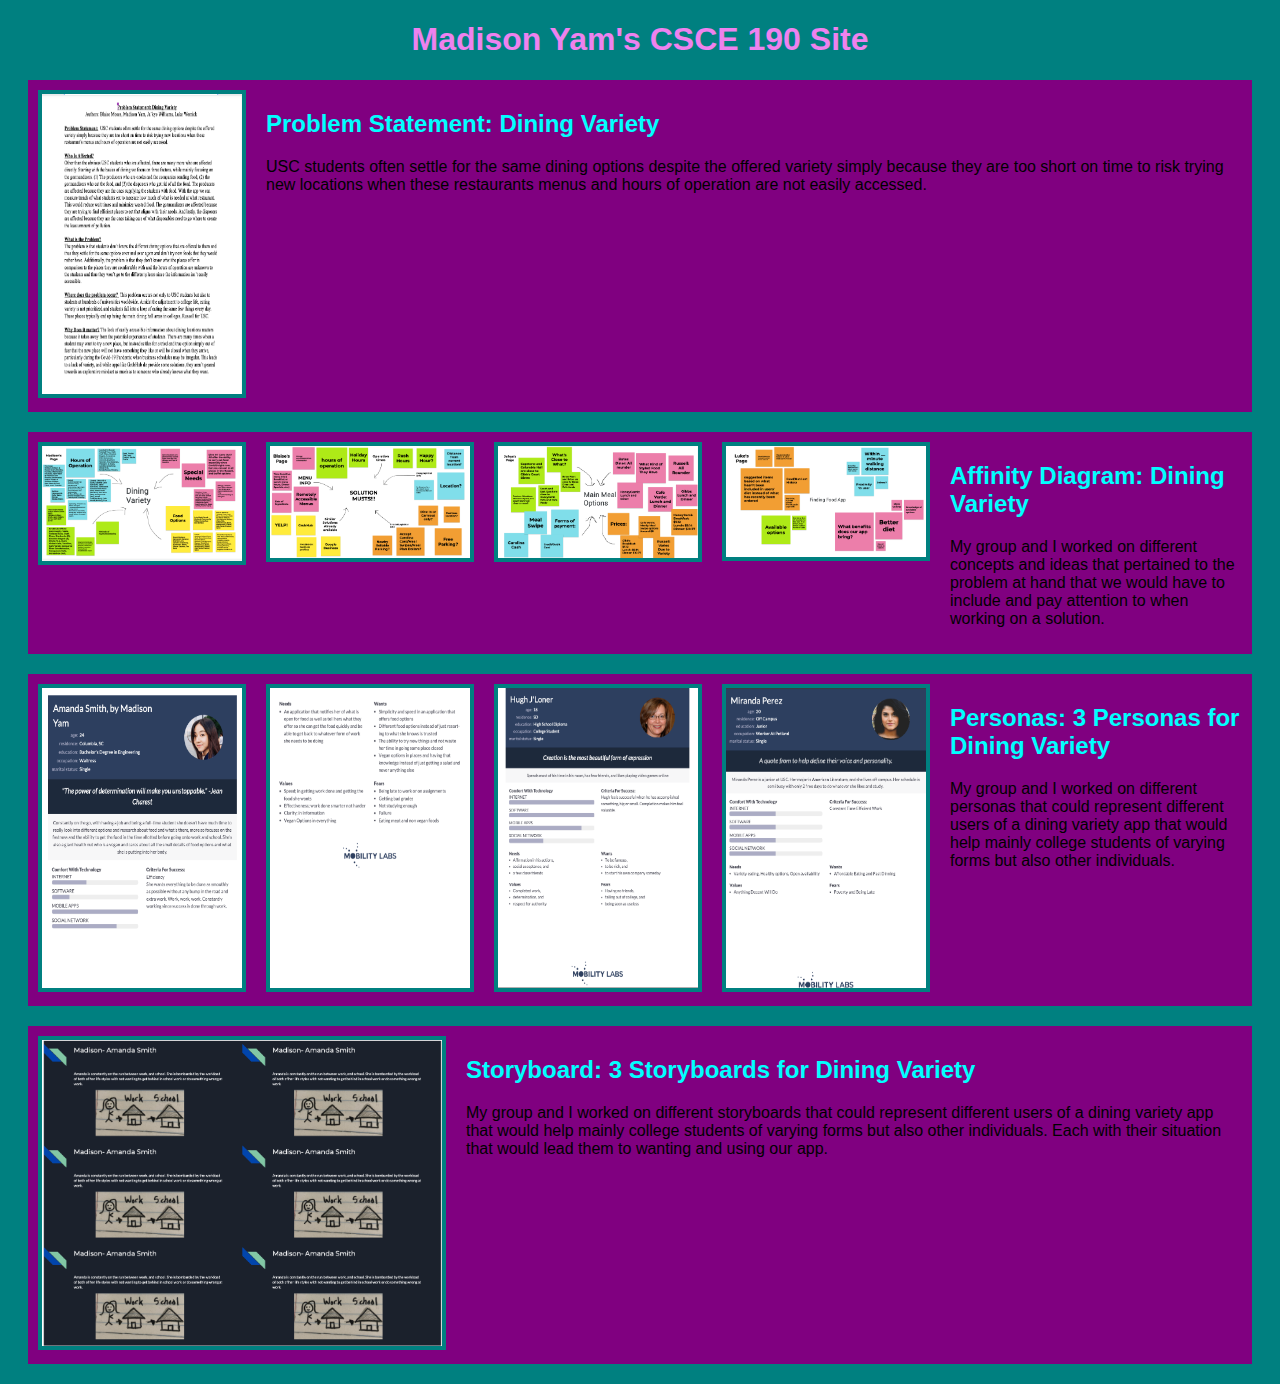
==== index.html @ e5c799ec "Add files via upload" ====
<!DOCTYPE html>
<html>
    <head>
        <title> CSCE 190: Madison Yam </title>
        <link rel = "stylesheet" href="styles.css"
    </head>
    <body>
        <h1> Madison Yam's CSCE 190 Site </h1>
        <!-- Problem Statement Assignment-->
        <section class="assignment">
            <a href="files/Problem Statement CSCE 190.pdf"> <img src="images/Screen Shot 2020-09-06 at 8.47.43 PM.png"></a>
            <section class="ass-details">
                <a href="files/Problem Statement CSCE 190.pdf"> <h2>Problem Statement: Dining Variety </h2></a>
                <p>
                    USC students often settle for the same dining options despite the offered variety simply because they are too short on time to risk trying new locations when these restaurants menus and hours of operation are not easily accessed.
                </p>
            </section>
        <!---Affinity Diagram Assignment-->
        </section>
        <section class="assignment1">
            <a href="files/CSCE 190 team XRAY Affinity Diagram.pdf"> <img src="images/Screen Shot 2020-09-20 at 9.04.12 PM.png"></a>
            <a href="files/CSCE 190 team XRAY Affinity Diagram.pdf"> <img src="images/Screen Shot 2020-09-20 at 9.06.25 PM.png"></a>
            <a href="files/CSCE 190 team XRAY Affinity Diagram.pdf"> <img src="images/Screen Shot 2020-09-20 at 9.07.03 PM.png"></a>
            <a href="files/CSCE 190 team XRAY Affinity Diagram.pdf"> <img src="images/Screen Shot 2020-09-20 at 9.07.21 PM.png"></a>
            <section class="ass-details">
                <a href="files/CSCE 190 team XRAY Affinity Diagram.pdf"> <h2>Affinity Diagram: Dining Variety </h2></a>
                <p>
                    My group and I worked on different concepts and ideas that pertained to the problem at hand that we would have to include and pay attention to when working on a solution.
                </p>
            </section>

        </section>
         <!---Personas Assignment-->
         <section class="assignment">
            <a href="files/Persona Document.pdf"> <img src="images/Screen Shot 2020-09-27 at 10.34.09 PM.png"></a>
            <a href="files/Persona Document.pdf"> <img src="images/Screen Shot 2020-09-27 at 10.34.26 PM.png"></a>
            <a href="files/Persona Document.pdf"> <img src="images/Screen Shot 2020-09-27 at 10.32.02 PM.png"></a>
            <a href="files/Persona Document.pdf"> <img src="images/Screen Shot 2020-09-27 at 11.01.04 PM.png"></a>
            <section class="ass-details">
                <a href="files/Persona Document.pdf"> <h2>Personas: 3 Personas for Dining Variety </h2></a>
                <p>
                    My group and I worked on different personas that could represent different users of a dining variety app that would help mainly college students of varying forms but also other individuals.
                </p>
            </section>
        </section>
        <!---Storyboard Assignment-->
        <section class="assignment2">
           <a href="files/Storyboard.pdf"> <img src="images/Screen Shot 2020-10-11 at 9.28.49 PM.png"></a>
           <section class="ass-details">
               <a href="files/Storyboard.pdf"> <h2>Storyboard: 3 Storyboards for Dining Variety </h2></a>
               <p>
                   My group and I worked on different storyboards that could represent different users of a dining variety app that would help mainly college students of varying forms but also other individuals. Each with their situation that would lead them to wanting and using our app.
               </p>
           </section>
    </body>
</html>
---- styles.css ----
body {
    background: teal;
    font-family: Arial, Helvetica, sans-serif;

}
.assignment1 img {
    width: 200px;
    margin-right:20px;
    border: 4px solid teal;
}
.assignment1 {
    display: flex;
    padding:10px;
    margin: 20px;
    background: purple;
}
a{ 
    text-decoration:none;
    color:cyan;

}
.assignment {
    display:flex;
    padding: 10px;
    margin:20px;
    background:purple;
}
.assignment img {
    width: 200px;
    height: 300px;
    margin-right:20px;
    border: 4px solid teal;
}
h1{
    color: violet;
    text-align: center;
    
}
.assignment2 img {
    width: 400px;
    margin-right:20px;
    border: 4px solid teal;
}
.assignment2 {
    display: flex;
    padding: 10px;
    margin: 20px;
    background: purple;
}
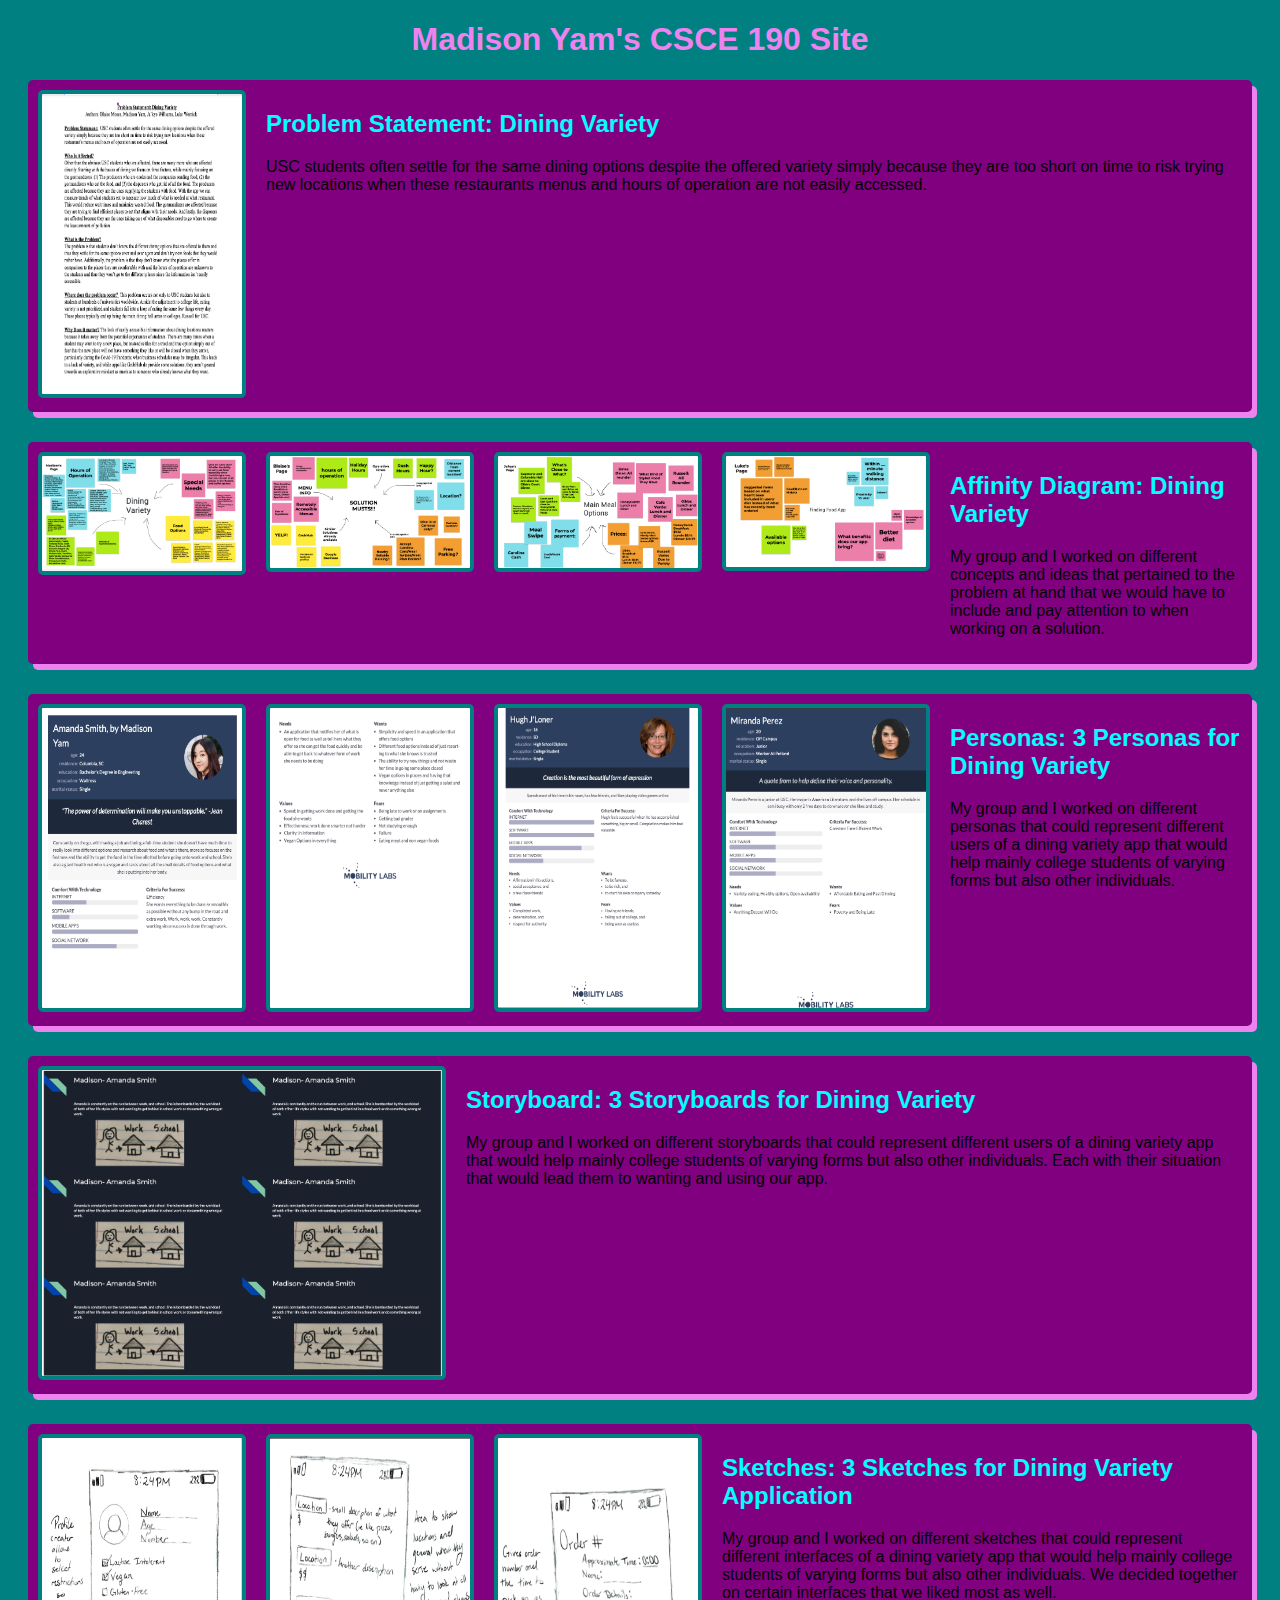
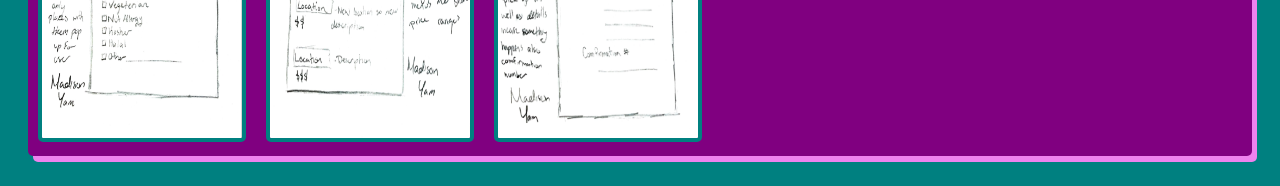
==== commit 8c3620b2: "Add files via upload" ====
--- a/index.html
+++ b/index.html
@@ -52,5 +52,17 @@
                    My group and I worked on different storyboards that could represent different users of a dining variety app that would help mainly college students of varying forms but also other individuals. Each with their situation that would lead them to wanting and using our app.
                </p>
            </section>
+        </section>
+        <!---Sketches Assignment-->
+        <section class="assignment">
+           <a href="files/CombinedSketchesCSCE190.pdf"> <img src="images/Screen Shot 2020-10-18 at 11.05.07 PM.png"></a>
+           <a href="files/CombinedSketchesCSCE190.pdf"> <img src="images/Screen Shot 2020-10-18 at 11.05.28 PM.png"></a>
+           <a href="files/CombinedSketchesCSCE190.pdf"> <img src="images/Screen Shot 2020-10-18 at 11.05.46 PM.png"></a>
+           <section class="ass-details">
+               <a href="files/CombinedSketchesCSCE190.pdf"> <h2>Sketches: 3 Sketches for Dining Variety Application </h2></a>
+               <p>
+                   My group and I worked on different sketches that could represent different interfaces of a dining variety app that would help mainly college students of varying forms but also other individuals. We decided together on certain interfaces that we liked most as well.
+               </p>
+           </section>
     </body>
 </html>--- a/styles.css
+++ b/styles.css
@@ -7,12 +7,16 @@
     width: 200px;
     margin-right:20px;
     border: 4px solid teal;
+    border-radius: 5px;
 }
 .assignment1 {
     display: flex;
     padding:10px;
     margin: 20px;
+    margin-bottom: 30px;
     background: purple;
+    border-radius: 5px;
+    box-shadow:5px 6px violet;
 }
 a{ 
     text-decoration:none;
@@ -23,13 +27,17 @@
     display:flex;
     padding: 10px;
     margin:20px;
+    margin-bottom: 30px;
     background:purple;
+    border-radius: 5px;
+    box-shadow:5px 6px violet;
 }
 .assignment img {
     width: 200px;
     height: 300px;
     margin-right:20px;
     border: 4px solid teal;
+    border-radius: 5px;
 }
 h1{
     color: violet;
@@ -40,10 +48,17 @@
     width: 400px;
     margin-right:20px;
     border: 4px solid teal;
+    border-radius: 5px;
 }
 .assignment2 {
     display: flex;
     padding: 10px;
     margin: 20px;
+    margin-bottom: 30px;
     background: purple;
+    border-radius: 5px;
+    box-shadow:5px 6px violet;
 }
+.assignment a:hover{
+    color: violet;
+}
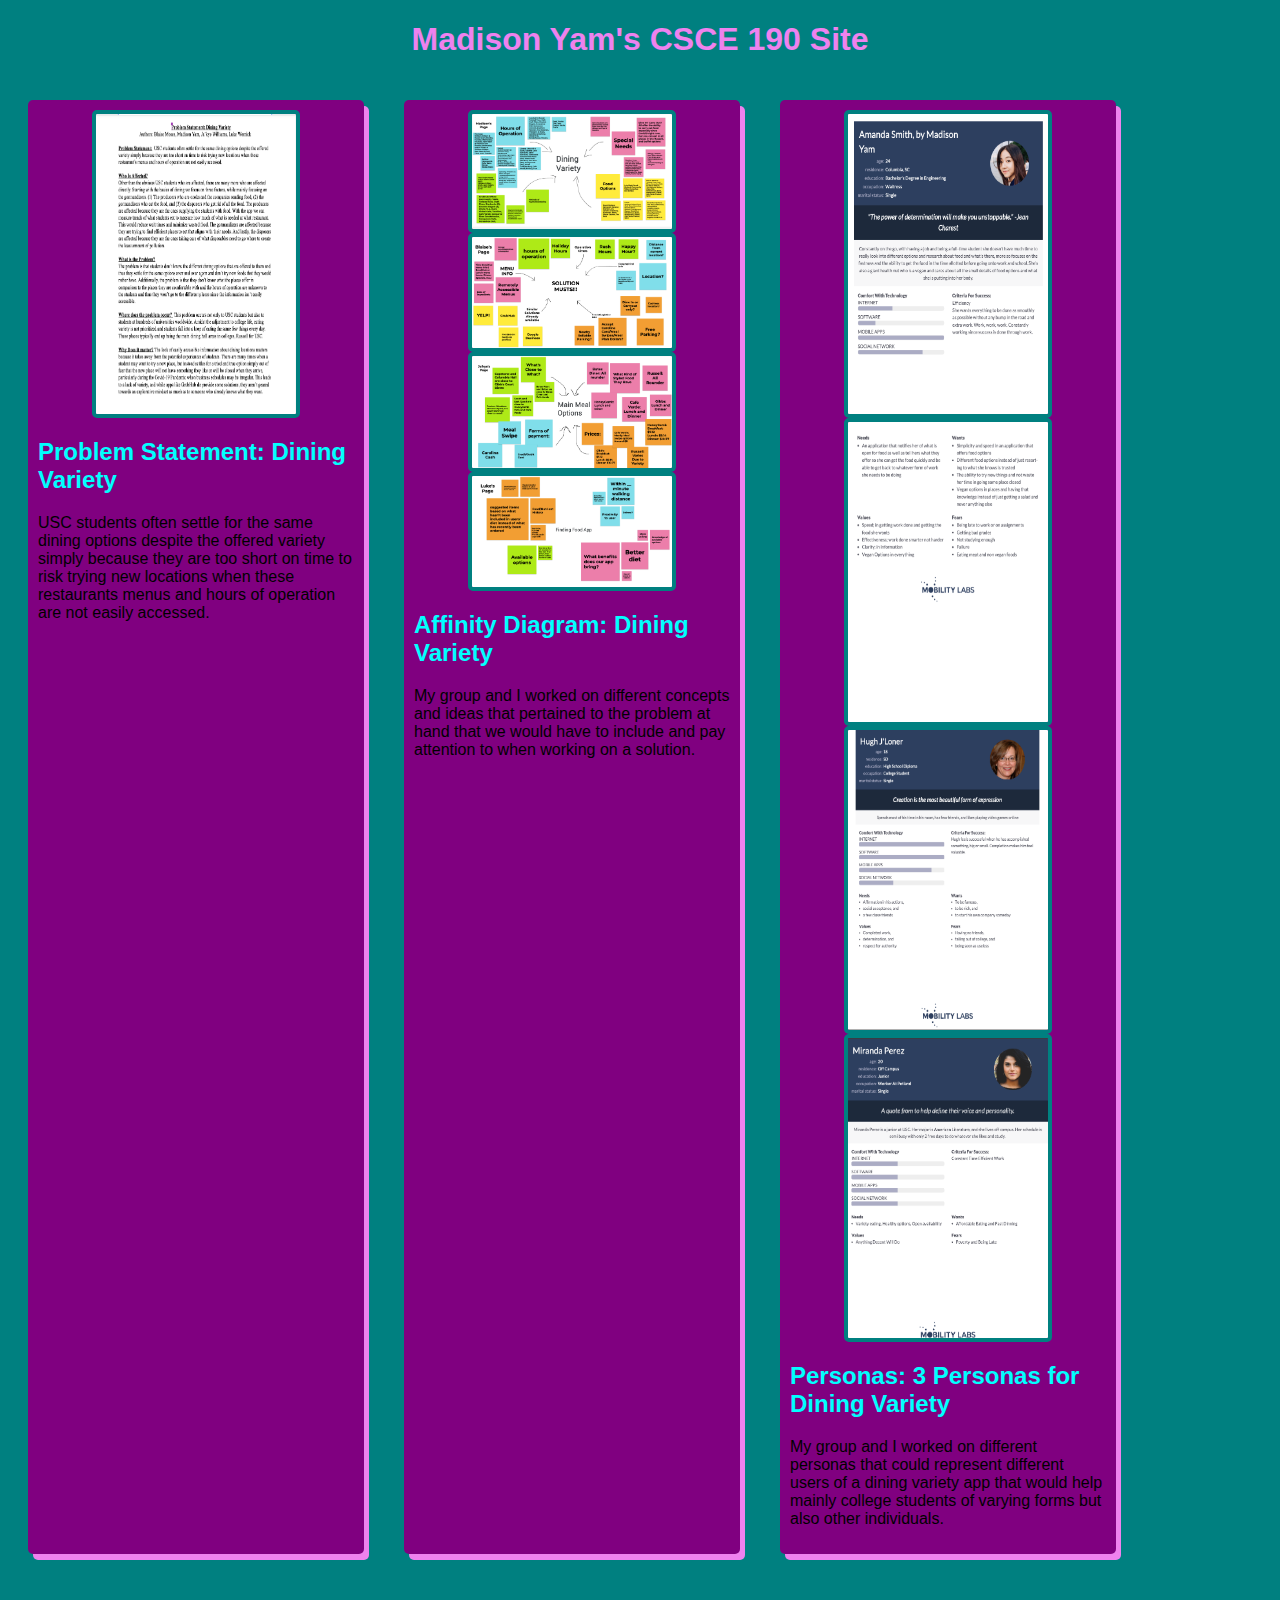
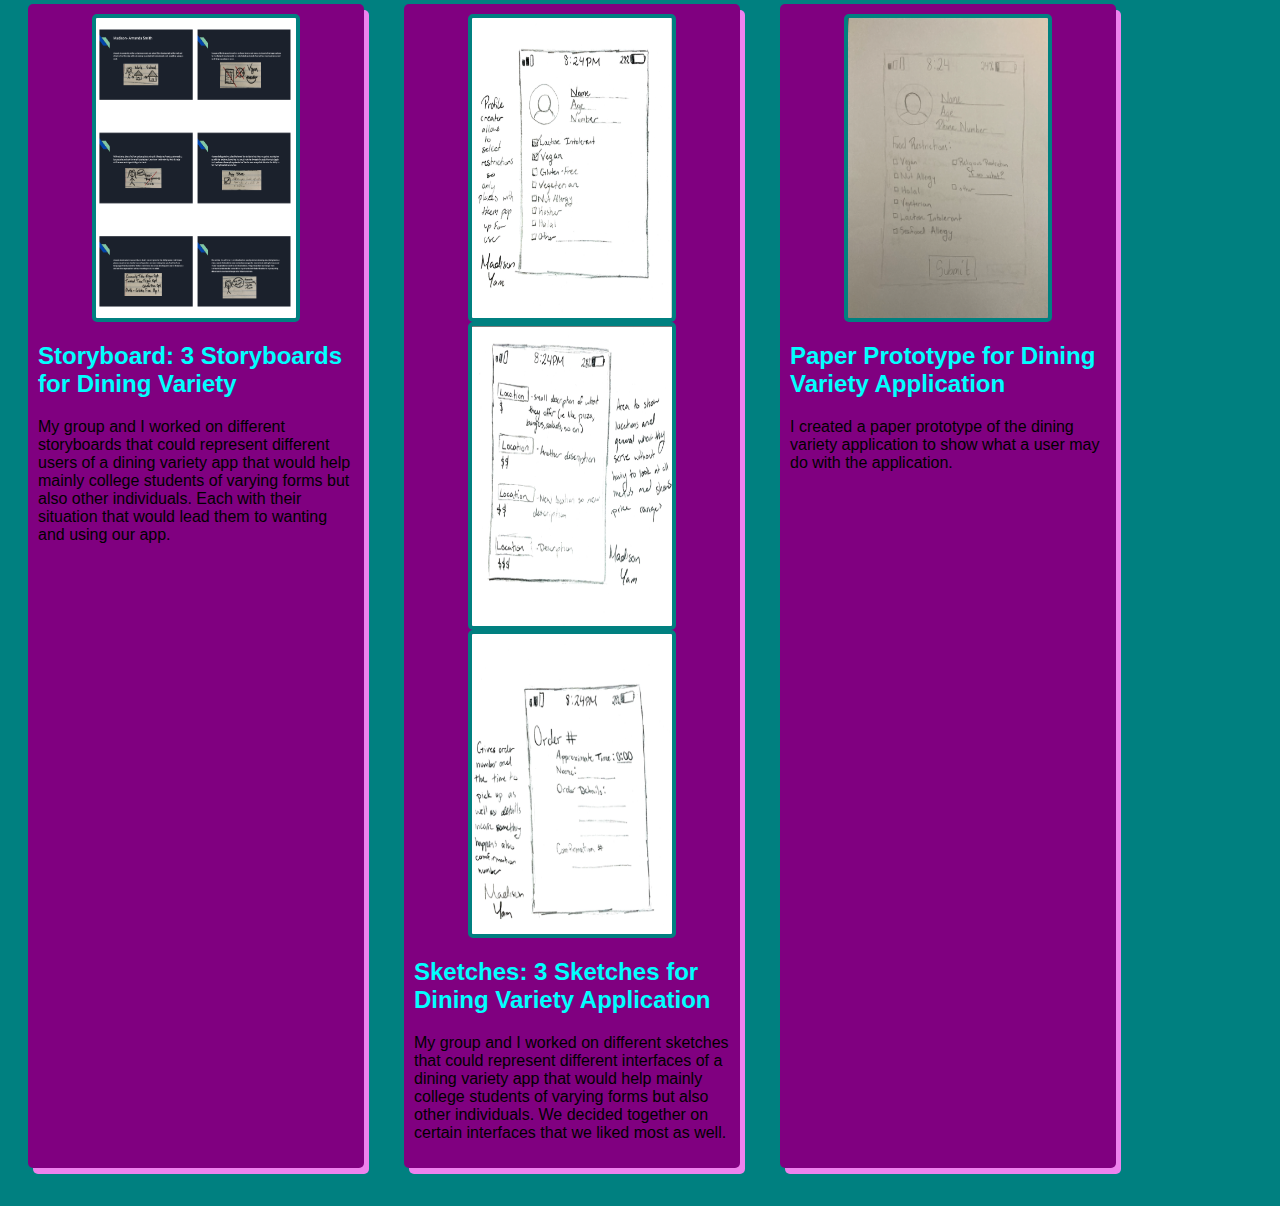
==== commit db496ccf: "Add files via upload" ====
--- a/index.html
+++ b/index.html
@@ -6,63 +6,75 @@
     </head>
     <body>
         <h1> Madison Yam's CSCE 190 Site </h1>
-        <!-- Problem Statement Assignment-->
-        <section class="assignment">
-            <a href="files/Problem Statement CSCE 190.pdf"> <img src="images/Screen Shot 2020-09-06 at 8.47.43 PM.png"></a>
+        <div class = "assignments"
+            <!-- Problem Statement Assignment-->
+            <section class="assignment">
+                <a href="files/Problem Statement CSCE 190.pdf"> <img src="images/Screen Shot 2020-09-06 at 8.47.43 PM.png"></a>
+                <section class="ass-details">
+                    <a href="files/Problem Statement CSCE 190.pdf"> <h2>Problem Statement: Dining Variety </h2></a>
+                    <p>
+                        USC students often settle for the same dining options despite the offered variety simply because they are too short on time to risk trying new locations when these restaurants menus and hours of operation are not easily accessed.
+                    </p>
+                </section>
+            <!---Affinity Diagram Assignment-->
+            </section>
+            <section class="assignment1">
+                <a href="files/CSCE 190 team XRAY Affinity Diagram.pdf"> <img src="images/Screen Shot 2020-09-20 at 9.04.12 PM.png"></a>
+                <a href="files/CSCE 190 team XRAY Affinity Diagram.pdf"> <img src="images/Screen Shot 2020-09-20 at 9.06.25 PM.png"></a>
+                <a href="files/CSCE 190 team XRAY Affinity Diagram.pdf"> <img src="images/Screen Shot 2020-09-20 at 9.07.03 PM.png"></a>
+                <a href="files/CSCE 190 team XRAY Affinity Diagram.pdf"> <img src="images/Screen Shot 2020-09-20 at 9.07.21 PM.png"></a>
+                <section class="ass-details">
+                    <a href="files/CSCE 190 team XRAY Affinity Diagram.pdf"> <h2>Affinity Diagram: Dining Variety </h2></a>
+                    <p>
+                        My group and I worked on different concepts and ideas that pertained to the problem at hand that we would have to include and pay attention to when working on a solution.
+                    </p>
+                </section>
+
+            </section>
+            <!---Personas Assignment-->
+            <section class="assignment">
+                <a href="files/Persona Document.pdf"> <img src="images/Screen Shot 2020-09-27 at 10.34.09 PM.png"></a>
+                <a href="files/Persona Document.pdf"> <img src="images/Screen Shot 2020-09-27 at 10.34.26 PM.png"></a>
+                <a href="files/Persona Document.pdf"> <img src="images/Screen Shot 2020-09-27 at 10.32.02 PM.png"></a>
+                <a href="files/Persona Document.pdf"> <img src="images/Screen Shot 2020-09-27 at 11.01.04 PM.png"></a>
+                <section class="ass-details">
+                    <a href="files/Persona Document.pdf"> <h2>Personas: 3 Personas for Dining Variety </h2></a>
+                    <p>
+                        My group and I worked on different personas that could represent different users of a dining variety app that would help mainly college students of varying forms but also other individuals.
+                    </p>
+                </section>
+            </section>
+            <!---Storyboard Assignment-->
+            <section class="assignment">
+            <a href="files/Storyboard.pdf"> <img src="images/Screen Shot 2020-10-25 at 10.21.27 PM.png"></a>
             <section class="ass-details">
-                <a href="files/Problem Statement CSCE 190.pdf"> <h2>Problem Statement: Dining Variety </h2></a>
+                <a href="files/Storyboard.pdf"> <h2>Storyboard: 3 Storyboards for Dining Variety </h2></a>
                 <p>
-                    USC students often settle for the same dining options despite the offered variety simply because they are too short on time to risk trying new locations when these restaurants menus and hours of operation are not easily accessed.
+                    My group and I worked on different storyboards that could represent different users of a dining variety app that would help mainly college students of varying forms but also other individuals. Each with their situation that would lead them to wanting and using our app.
                 </p>
             </section>
-        <!---Affinity Diagram Assignment-->
-        </section>
-        <section class="assignment1">
-            <a href="files/CSCE 190 team XRAY Affinity Diagram.pdf"> <img src="images/Screen Shot 2020-09-20 at 9.04.12 PM.png"></a>
-            <a href="files/CSCE 190 team XRAY Affinity Diagram.pdf"> <img src="images/Screen Shot 2020-09-20 at 9.06.25 PM.png"></a>
-            <a href="files/CSCE 190 team XRAY Affinity Diagram.pdf"> <img src="images/Screen Shot 2020-09-20 at 9.07.03 PM.png"></a>
-            <a href="files/CSCE 190 team XRAY Affinity Diagram.pdf"> <img src="images/Screen Shot 2020-09-20 at 9.07.21 PM.png"></a>
+            </section>
+            <!---Sketches Assignment-->
+            <section class="assignment">
+            <a href="files/CombinedSketchesCSCE190.pdf"> <img src="images/Screen Shot 2020-10-18 at 11.05.07 PM.png"></a>
+            <a href="files/CombinedSketchesCSCE190.pdf"> <img src="images/Screen Shot 2020-10-18 at 11.05.28 PM.png"></a>
+            <a href="files/CombinedSketchesCSCE190.pdf"> <img src="images/Screen Shot 2020-10-18 at 11.05.46 PM.png"></a>
             <section class="ass-details">
-                <a href="files/CSCE 190 team XRAY Affinity Diagram.pdf"> <h2>Affinity Diagram: Dining Variety </h2></a>
+                <a href="files/CombinedSketchesCSCE190.pdf"> <h2>Sketches: 3 Sketches for Dining Variety Application </h2></a>
                 <p>
-                    My group and I worked on different concepts and ideas that pertained to the problem at hand that we would have to include and pay attention to when working on a solution.
+                    My group and I worked on different sketches that could represent different interfaces of a dining variety app that would help mainly college students of varying forms but also other individuals. We decided together on certain interfaces that we liked most as well.
                 </p>
             </section>
-
-        </section>
-         <!---Personas Assignment-->
-         <section class="assignment">
-            <a href="files/Persona Document.pdf"> <img src="images/Screen Shot 2020-09-27 at 10.34.09 PM.png"></a>
-            <a href="files/Persona Document.pdf"> <img src="images/Screen Shot 2020-09-27 at 10.34.26 PM.png"></a>
-            <a href="files/Persona Document.pdf"> <img src="images/Screen Shot 2020-09-27 at 10.32.02 PM.png"></a>
-            <a href="files/Persona Document.pdf"> <img src="images/Screen Shot 2020-09-27 at 11.01.04 PM.png"></a>
+            </section>
+            <!---Paper Prototyping Assignment-->
+            <section class="assignment">
+            <a href="https://youtu.be/m57nWra_u1k"> <img src="images/Screen Shot 2020-10-25 at 9.55.43 PM.png"></a>
             <section class="ass-details">
-                <a href="files/Persona Document.pdf"> <h2>Personas: 3 Personas for Dining Variety </h2></a>
+                <a href="https://youtu.be/m57nWra_u1k"> <h2>Paper Prototype for Dining Variety Application </h2></a>
                 <p>
-                    My group and I worked on different personas that could represent different users of a dining variety app that would help mainly college students of varying forms but also other individuals.
+                    I created a paper prototype of the dining variety application to show what a user may do with the application.
                 </p>
             </section>
-        </section>
-        <!---Storyboard Assignment-->
-        <section class="assignment2">
-           <a href="files/Storyboard.pdf"> <img src="images/Screen Shot 2020-10-11 at 9.28.49 PM.png"></a>
-           <section class="ass-details">
-               <a href="files/Storyboard.pdf"> <h2>Storyboard: 3 Storyboards for Dining Variety </h2></a>
-               <p>
-                   My group and I worked on different storyboards that could represent different users of a dining variety app that would help mainly college students of varying forms but also other individuals. Each with their situation that would lead them to wanting and using our app.
-               </p>
-           </section>
-        </section>
-        <!---Sketches Assignment-->
-        <section class="assignment">
-           <a href="files/CombinedSketchesCSCE190.pdf"> <img src="images/Screen Shot 2020-10-18 at 11.05.07 PM.png"></a>
-           <a href="files/CombinedSketchesCSCE190.pdf"> <img src="images/Screen Shot 2020-10-18 at 11.05.28 PM.png"></a>
-           <a href="files/CombinedSketchesCSCE190.pdf"> <img src="images/Screen Shot 2020-10-18 at 11.05.46 PM.png"></a>
-           <section class="ass-details">
-               <a href="files/CombinedSketchesCSCE190.pdf"> <h2>Sketches: 3 Sketches for Dining Variety Application </h2></a>
-               <p>
-                   My group and I worked on different sketches that could represent different interfaces of a dining variety app that would help mainly college students of varying forms but also other individuals. We decided together on certain interfaces that we liked most as well.
-               </p>
-           </section>
+        </div>     
     </body>
 </html>--- a/styles.css
+++ b/styles.css
@@ -2,15 +2,21 @@
     background: teal;
     font-family: Arial, Helvetica, sans-serif;
 
+}
+.assignments {
+    display: flex;
+    flex-wrap: wrap;
 }
 .assignment1 img {
     width: 200px;
     margin-right:20px;
     border: 4px solid teal;
     border-radius: 5px;
+    display: block;
+    margin: auto;
 }
 .assignment1 {
-    display: flex;
+    width: 25%;
     padding:10px;
     margin: 20px;
     margin-bottom: 30px;
@@ -24,7 +30,7 @@
 
 }
 .assignment {
-    display:flex;
+    width: 25%;
     padding: 10px;
     margin:20px;
     margin-bottom: 30px;
@@ -38,27 +44,15 @@
     margin-right:20px;
     border: 4px solid teal;
     border-radius: 5px;
+    display: block;
+    margin: auto;
 }
 h1{
     color: violet;
     text-align: center;
     
 }
-.assignment2 img {
-    width: 400px;
-    margin-right:20px;
-    border: 4px solid teal;
-    border-radius: 5px;
-}
-.assignment2 {
-    display: flex;
-    padding: 10px;
-    margin: 20px;
-    margin-bottom: 30px;
-    background: purple;
-    border-radius: 5px;
-    box-shadow:5px 6px violet;
-}
+
 .assignment a:hover{
     color: violet;
 }
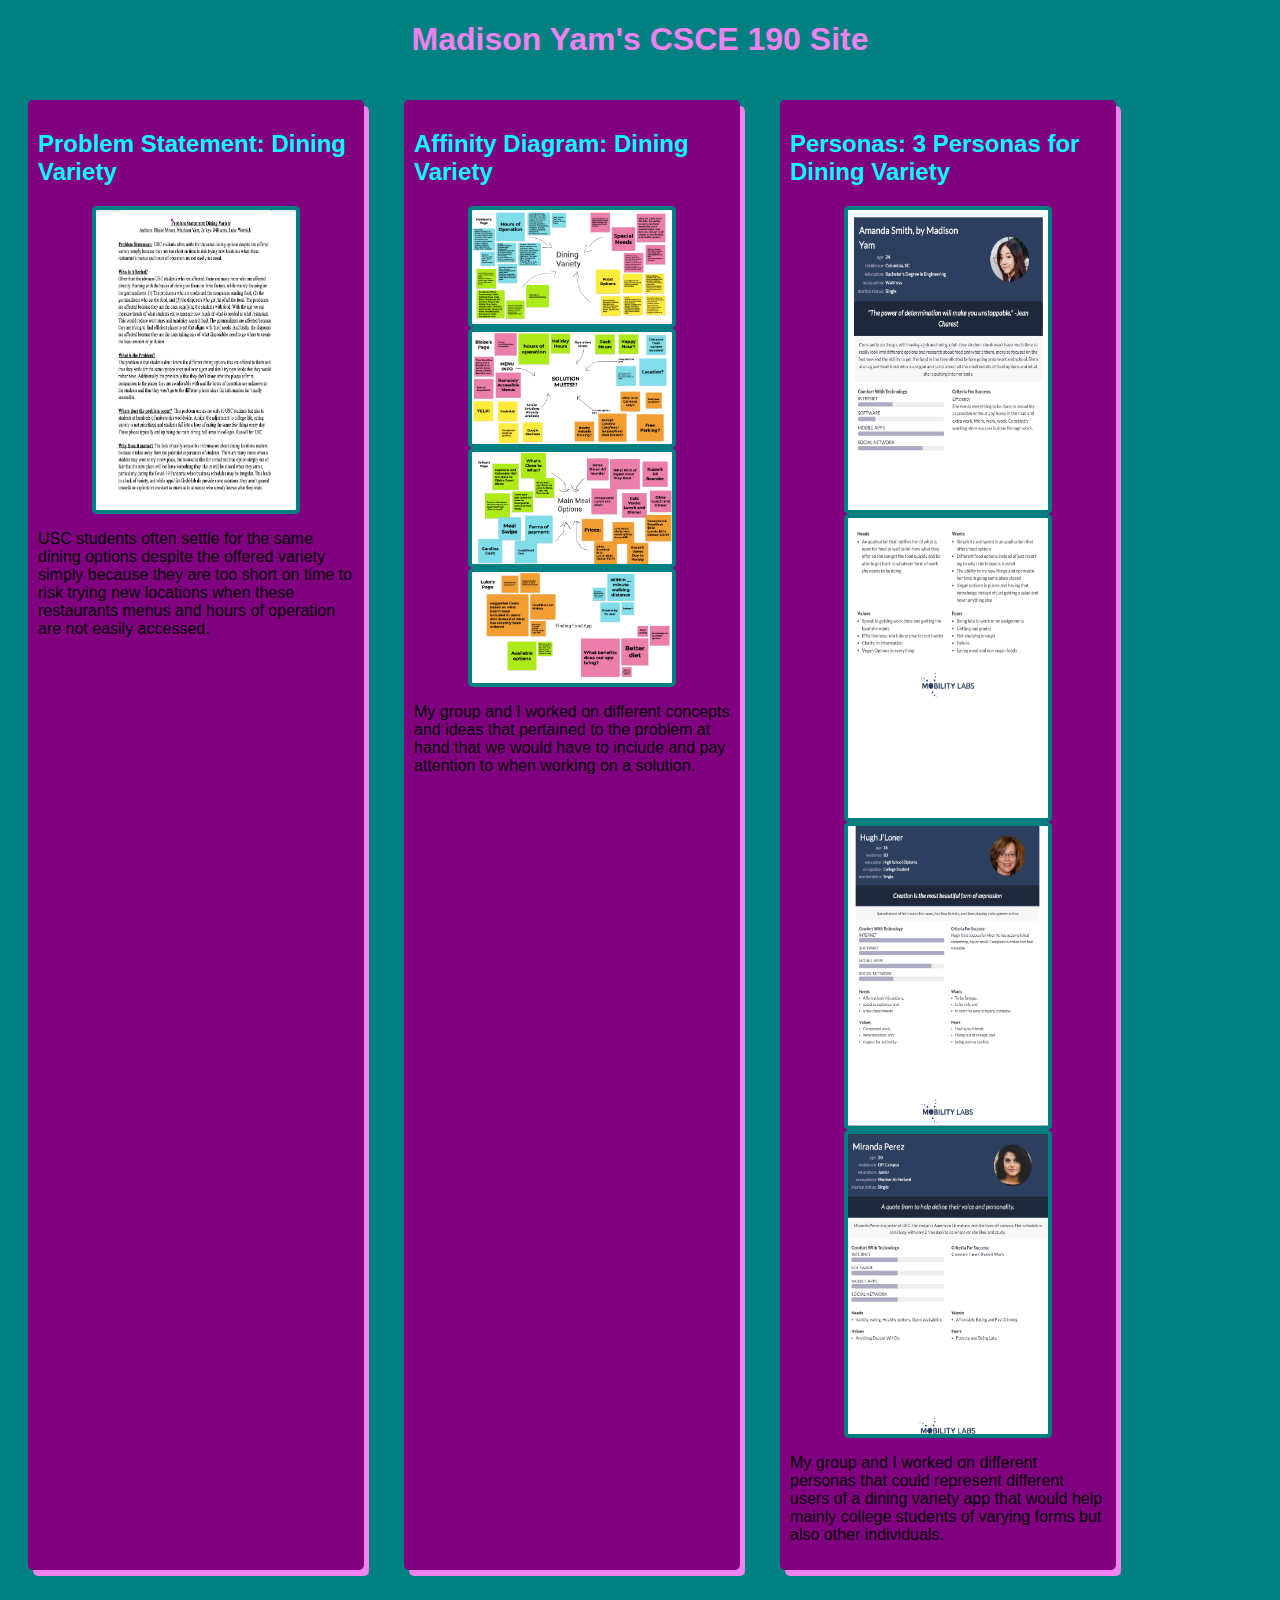
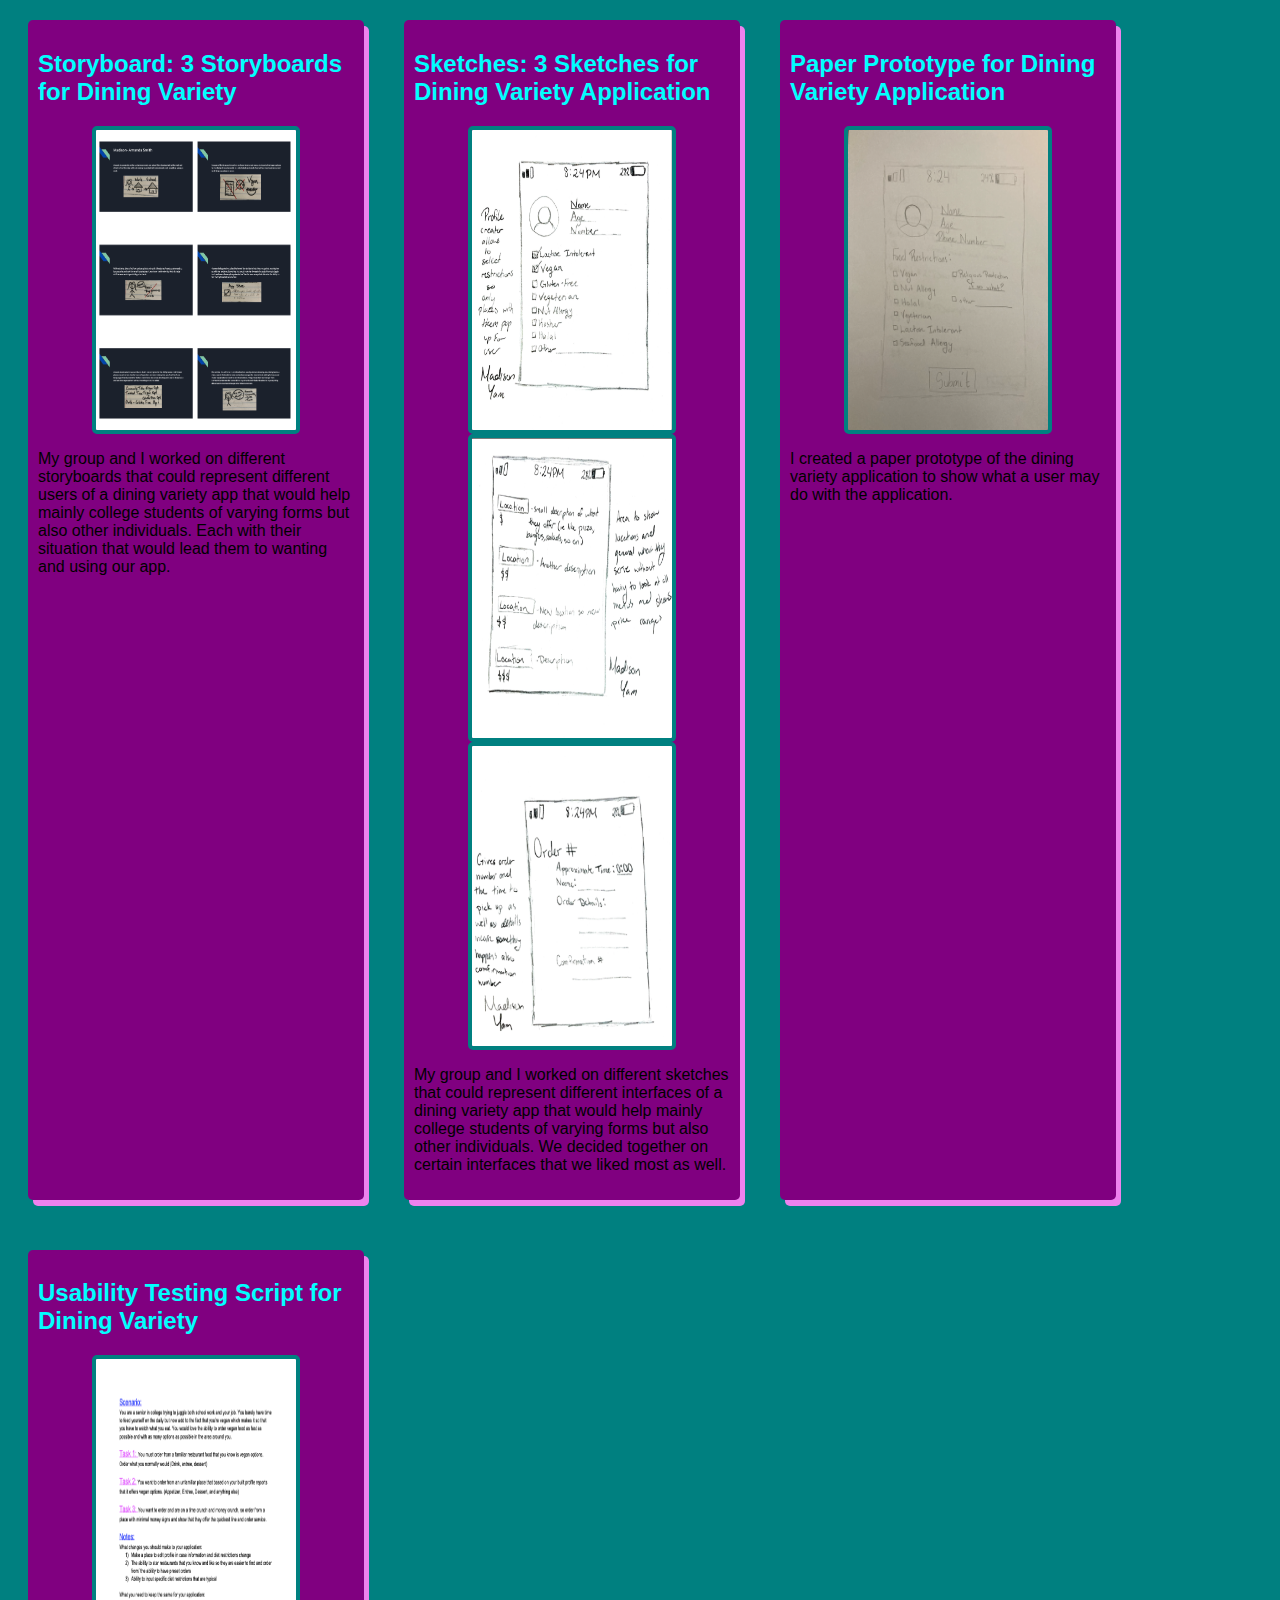
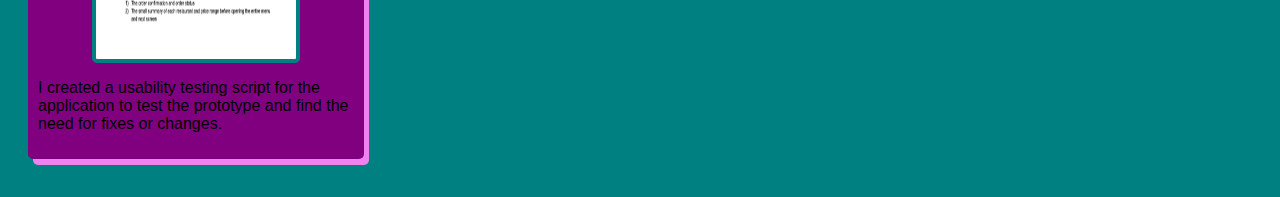
==== commit 02752e6b: "Add files via upload" ====
--- a/index.html
+++ b/index.html
@@ -7,11 +7,11 @@
     <body>
         <h1> Madison Yam's CSCE 190 Site </h1>
         <div class = "assignments"
-            <!-- Problem Statement Assignment-->
+            <!---Problem Statement Assignment-->
             <section class="assignment">
+                <a href="files/Problem Statement CSCE 190.pdf"> <h2>Problem Statement: Dining Variety </h2></a>
                 <a href="files/Problem Statement CSCE 190.pdf"> <img src="images/Screen Shot 2020-09-06 at 8.47.43 PM.png"></a>
                 <section class="ass-details">
-                    <a href="files/Problem Statement CSCE 190.pdf"> <h2>Problem Statement: Dining Variety </h2></a>
                     <p>
                         USC students often settle for the same dining options despite the offered variety simply because they are too short on time to risk trying new locations when these restaurants menus and hours of operation are not easily accessed.
                     </p>
@@ -19,12 +19,12 @@
             <!---Affinity Diagram Assignment-->
             </section>
             <section class="assignment1">
+                <a href="files/CSCE 190 team XRAY Affinity Diagram.pdf"> <h2>Affinity Diagram: Dining Variety </h2></a>
                 <a href="files/CSCE 190 team XRAY Affinity Diagram.pdf"> <img src="images/Screen Shot 2020-09-20 at 9.04.12 PM.png"></a>
                 <a href="files/CSCE 190 team XRAY Affinity Diagram.pdf"> <img src="images/Screen Shot 2020-09-20 at 9.06.25 PM.png"></a>
                 <a href="files/CSCE 190 team XRAY Affinity Diagram.pdf"> <img src="images/Screen Shot 2020-09-20 at 9.07.03 PM.png"></a>
                 <a href="files/CSCE 190 team XRAY Affinity Diagram.pdf"> <img src="images/Screen Shot 2020-09-20 at 9.07.21 PM.png"></a>
                 <section class="ass-details">
-                    <a href="files/CSCE 190 team XRAY Affinity Diagram.pdf"> <h2>Affinity Diagram: Dining Variety </h2></a>
                     <p>
                         My group and I worked on different concepts and ideas that pertained to the problem at hand that we would have to include and pay attention to when working on a solution.
                     </p>
@@ -33,12 +33,12 @@
             </section>
             <!---Personas Assignment-->
             <section class="assignment">
+                <a href="files/Persona Document.pdf"> <h2>Personas: 3 Personas for Dining Variety </h2></a>
                 <a href="files/Persona Document.pdf"> <img src="images/Screen Shot 2020-09-27 at 10.34.09 PM.png"></a>
                 <a href="files/Persona Document.pdf"> <img src="images/Screen Shot 2020-09-27 at 10.34.26 PM.png"></a>
                 <a href="files/Persona Document.pdf"> <img src="images/Screen Shot 2020-09-27 at 10.32.02 PM.png"></a>
                 <a href="files/Persona Document.pdf"> <img src="images/Screen Shot 2020-09-27 at 11.01.04 PM.png"></a>
                 <section class="ass-details">
-                    <a href="files/Persona Document.pdf"> <h2>Personas: 3 Personas for Dining Variety </h2></a>
                     <p>
                         My group and I worked on different personas that could represent different users of a dining variety app that would help mainly college students of varying forms but also other individuals.
                     </p>
@@ -46,21 +46,21 @@
             </section>
             <!---Storyboard Assignment-->
             <section class="assignment">
-            <a href="files/Storyboard.pdf"> <img src="images/Screen Shot 2020-10-25 at 10.21.27 PM.png"></a>
-            <section class="ass-details">
                 <a href="files/Storyboard.pdf"> <h2>Storyboard: 3 Storyboards for Dining Variety </h2></a>
-                <p>
-                    My group and I worked on different storyboards that could represent different users of a dining variety app that would help mainly college students of varying forms but also other individuals. Each with their situation that would lead them to wanting and using our app.
-                </p>
-            </section>
+                <a href="files/Storyboard.pdf"> <img src="images/Screen Shot 2020-10-25 at 10.21.27 PM.png"></a>
+                <section class="ass-details">
+                    <p>
+                         My group and I worked on different storyboards that could represent different users of a dining variety app that would help mainly college students of varying forms but also other individuals. Each with their situation that would lead them to wanting and using our app.
+                    </p>
+                 </section>
             </section>
             <!---Sketches Assignment-->
             <section class="assignment">
+            <a href="files/CombinedSketchesCSCE190.pdf"> <h2>Sketches: 3 Sketches for Dining Variety Application </h2></a>
             <a href="files/CombinedSketchesCSCE190.pdf"> <img src="images/Screen Shot 2020-10-18 at 11.05.07 PM.png"></a>
             <a href="files/CombinedSketchesCSCE190.pdf"> <img src="images/Screen Shot 2020-10-18 at 11.05.28 PM.png"></a>
             <a href="files/CombinedSketchesCSCE190.pdf"> <img src="images/Screen Shot 2020-10-18 at 11.05.46 PM.png"></a>
             <section class="ass-details">
-                <a href="files/CombinedSketchesCSCE190.pdf"> <h2>Sketches: 3 Sketches for Dining Variety Application </h2></a>
                 <p>
                     My group and I worked on different sketches that could represent different interfaces of a dining variety app that would help mainly college students of varying forms but also other individuals. We decided together on certain interfaces that we liked most as well.
                 </p>
@@ -68,13 +68,23 @@
             </section>
             <!---Paper Prototyping Assignment-->
             <section class="assignment">
+            <a href="https://youtu.be/m57nWra_u1k"> <h2>Paper Prototype for Dining Variety Application </h2></a>
             <a href="https://youtu.be/m57nWra_u1k"> <img src="images/Screen Shot 2020-10-25 at 9.55.43 PM.png"></a>
             <section class="ass-details">
-                <a href="https://youtu.be/m57nWra_u1k"> <h2>Paper Prototype for Dining Variety Application </h2></a>
                 <p>
                     I created a paper prototype of the dining variety application to show what a user may do with the application.
                 </p>
             </section>
+        </section>
+        <!---Usability Testing Script Assignment-->
+        <section class="assignment">
+        <a href="files/Usability Testing.pdf"> <h2>Usability Testing Script for Dining Variety </h2></a>
+        <a href="files/Usability Testing.pdf"> <img src="images/Screen Shot 2020-11-01 at 10.47.33 PM.png"></a>
+        <section class="ass-details">
+            <p>
+                I created a usability testing script for the application to test the prototype and find the need for fixes or changes.
+            </p>
+        </section>
         </div>     
     </body>
 </html>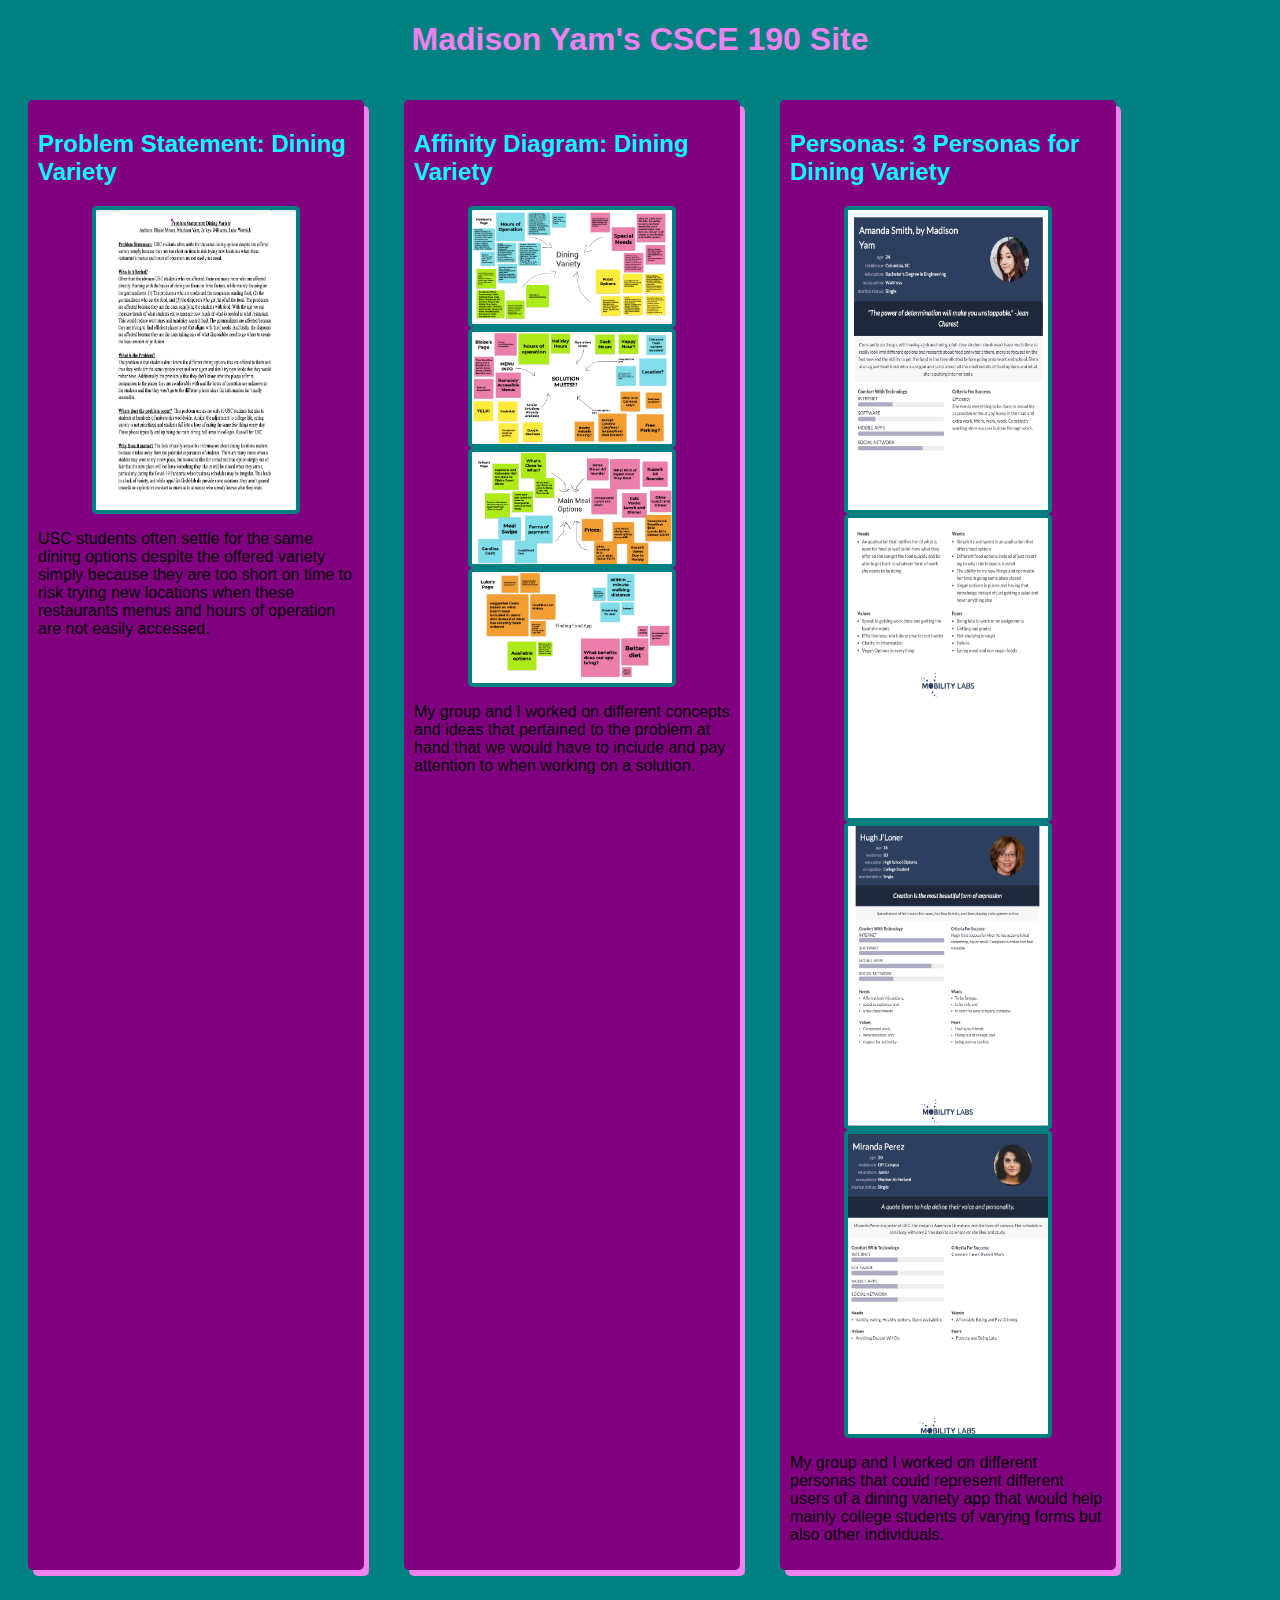
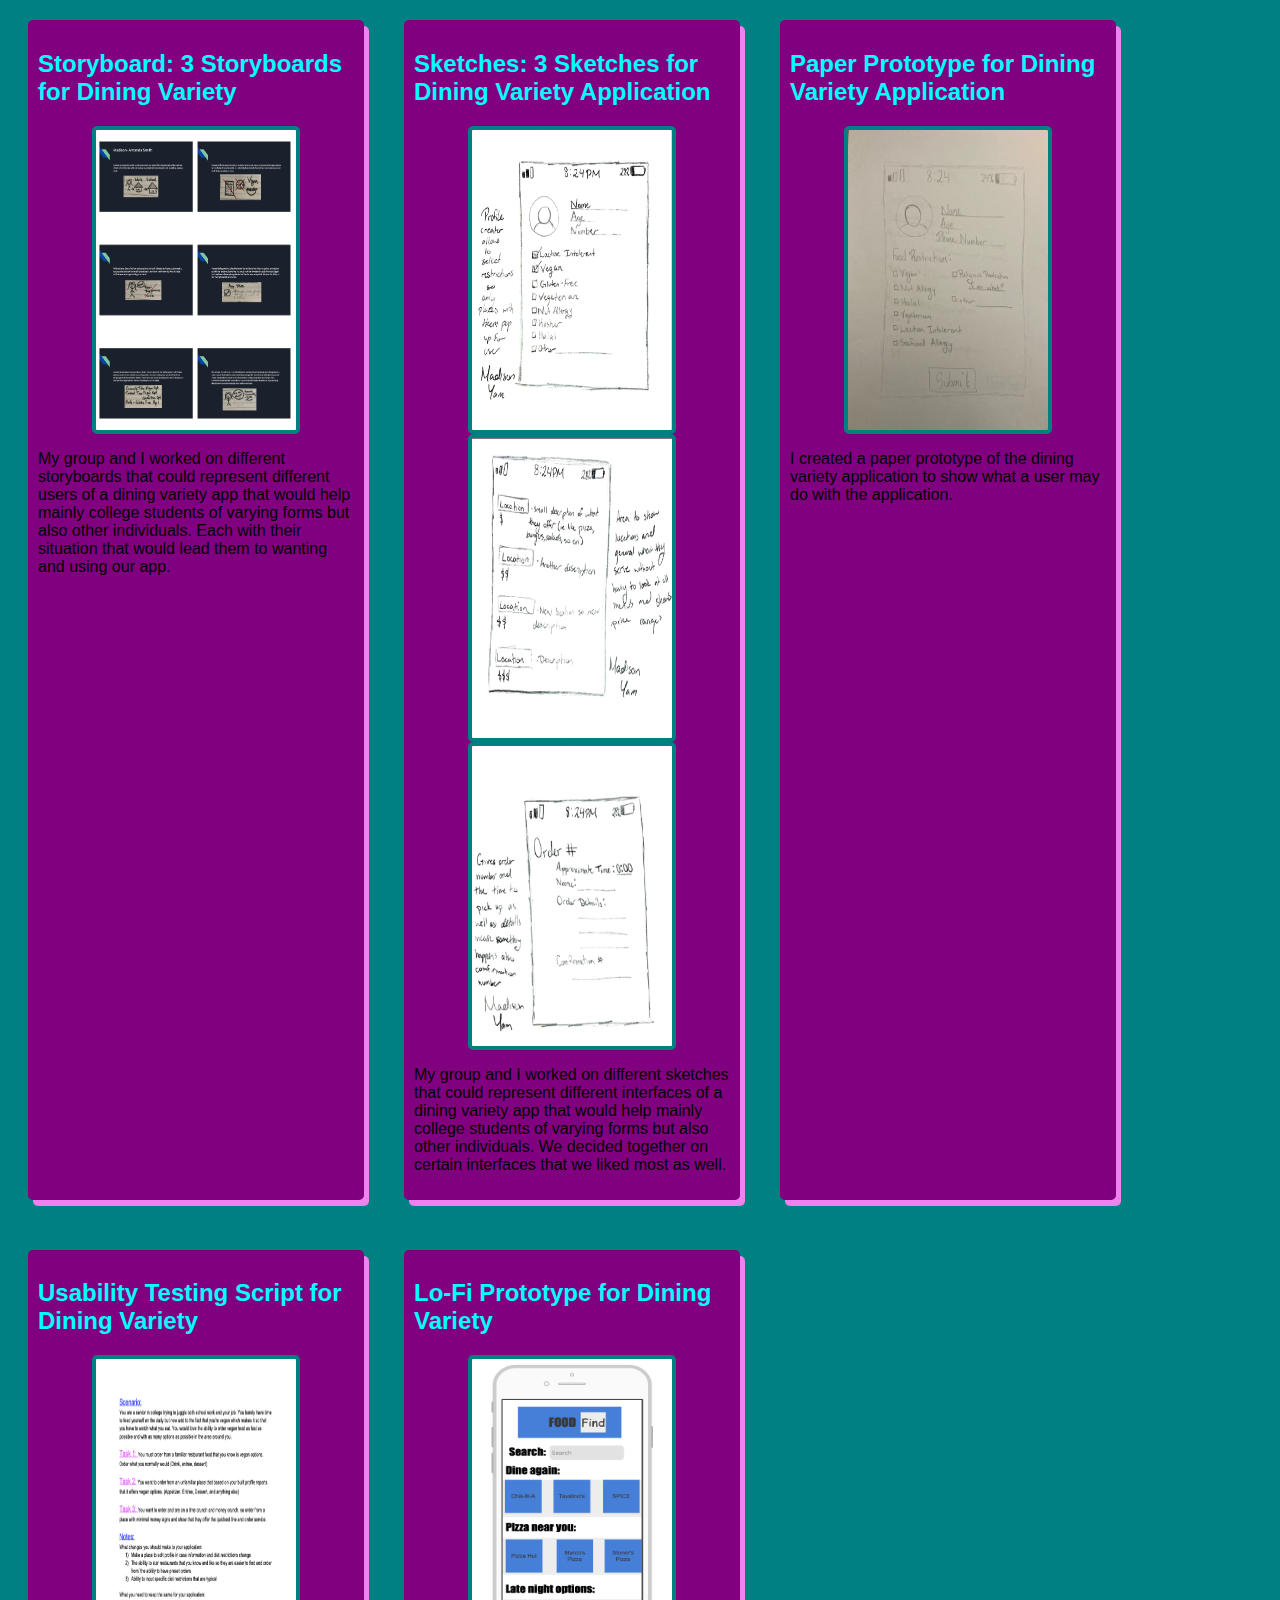
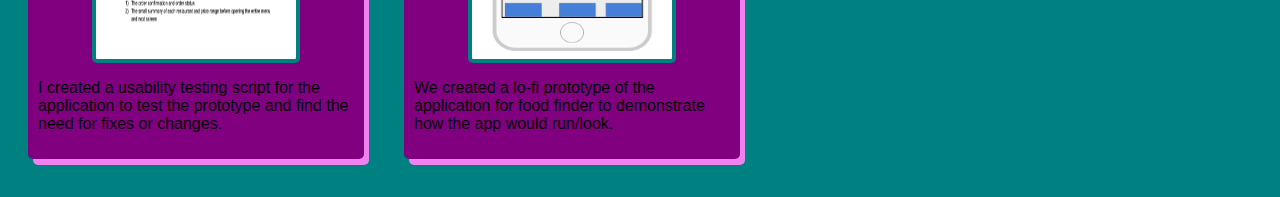
==== commit 213b50c6: "Add files via upload" ====
--- a/index.html
+++ b/index.html
@@ -85,6 +85,16 @@
                 I created a usability testing script for the application to test the prototype and find the need for fixes or changes.
             </p>
         </section>
+    </section>
+    <!---Lo-Fi Prototype Assignment-->
+    <section class="assignment">
+    <a href="files/Food Finder-html/index.html"> <h2>Lo-Fi Prototype for Dining Variety </h2></a>
+    <a href="files/Food Finder-html/index.html"> <img src="images/Screen Shot 2020-11-08 at 8.01.11 PM.png"></a>
+    <section class="ass-details">
+        <p>
+            We created a lo-fi prototype of the application for food finder to demonstrate how the app would run/look.
+        </p>
+    </section>
         </div>     
     </body>
 </html>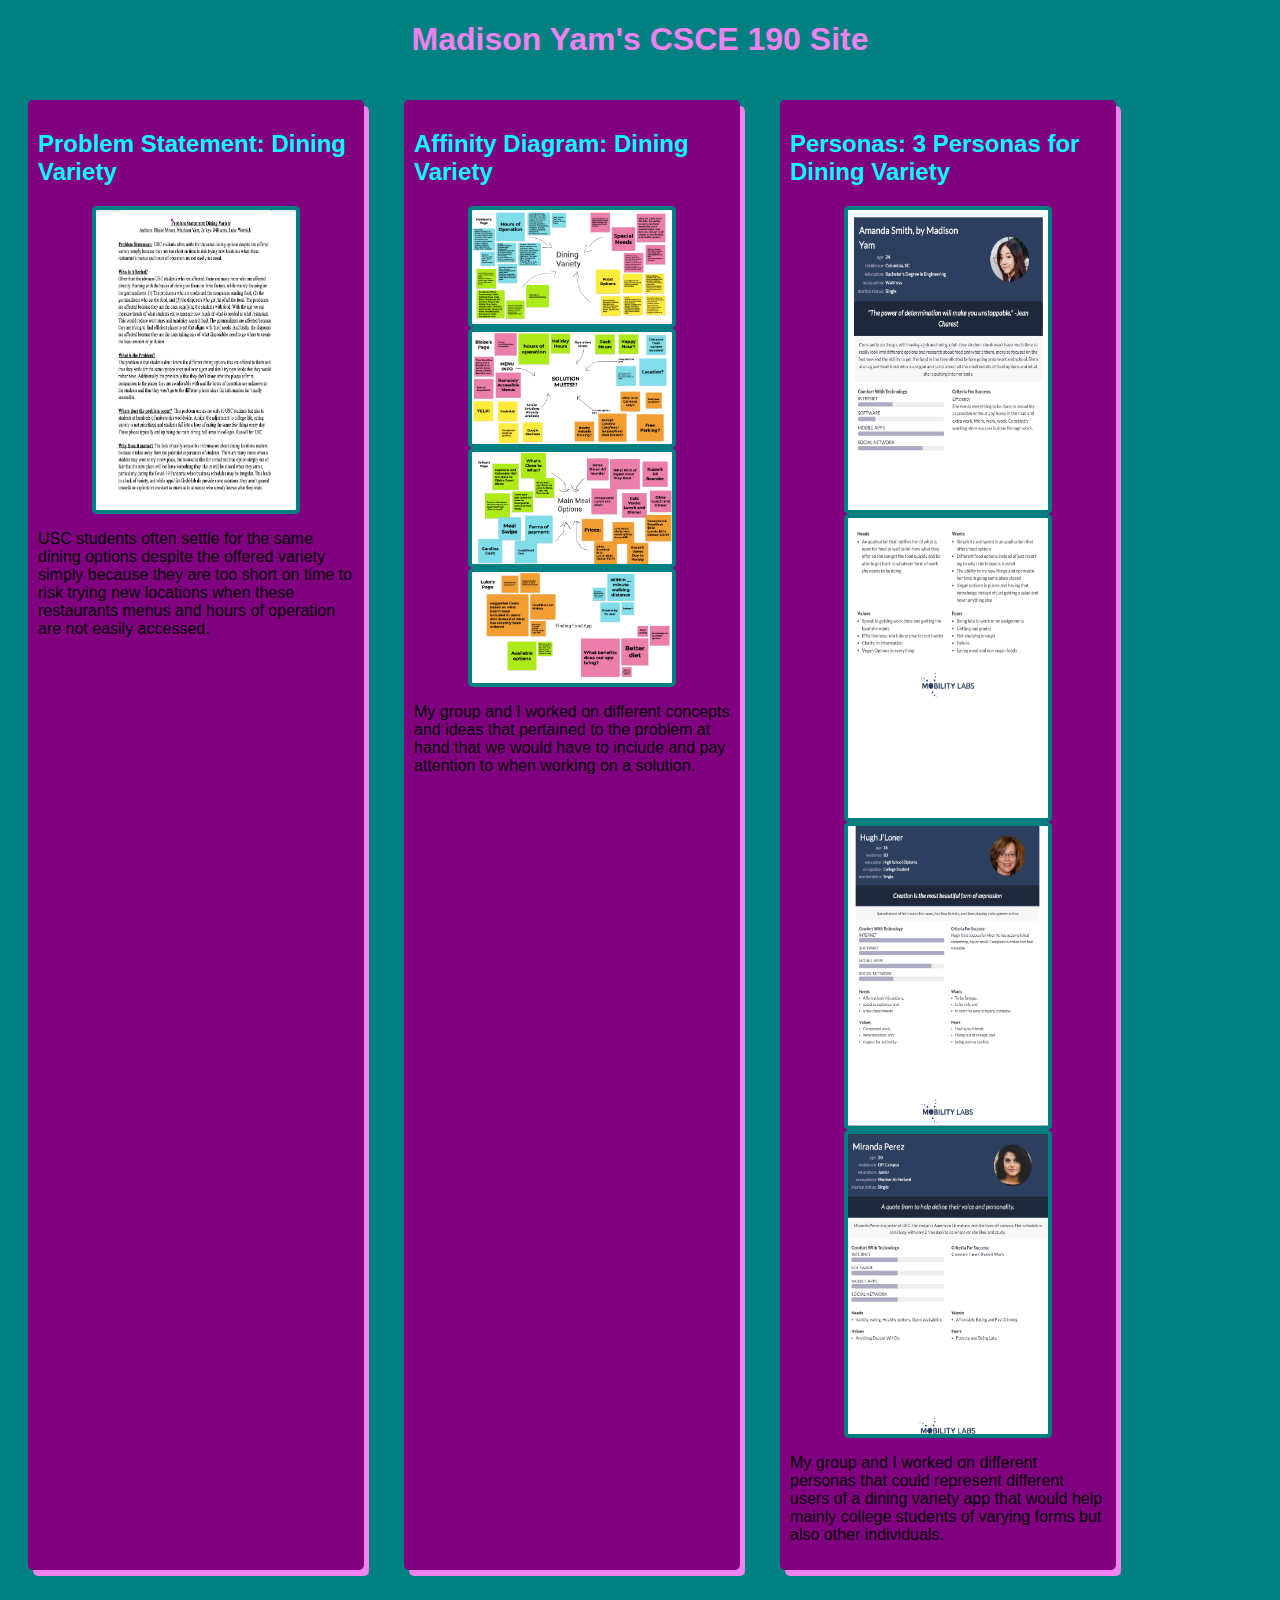
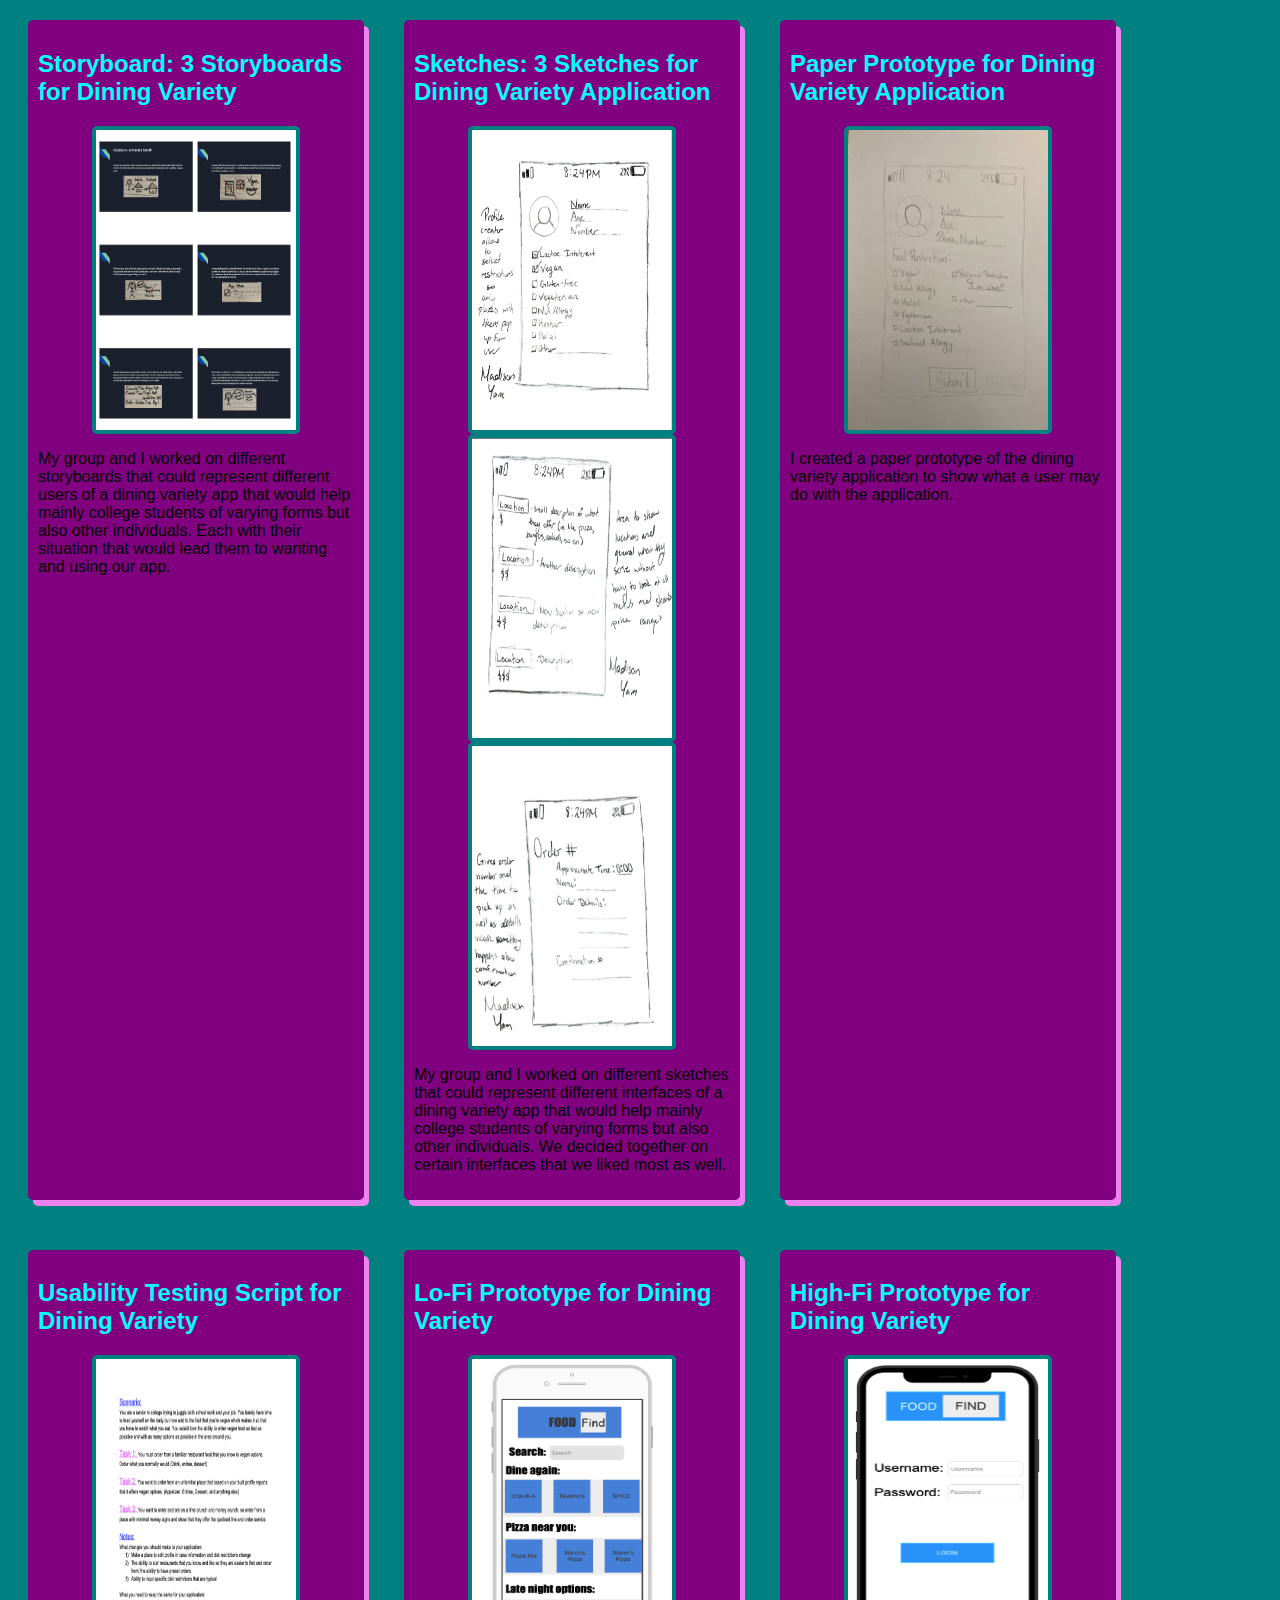
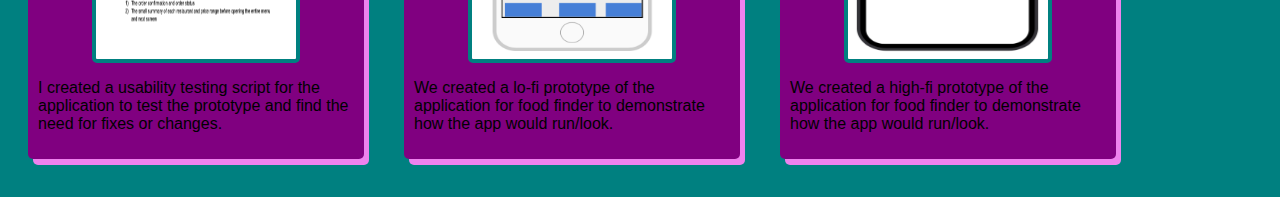
==== commit 358339da: "Add files via upload" ====
--- a/index.html
+++ b/index.html
@@ -95,6 +95,15 @@
             We created a lo-fi prototype of the application for food finder to demonstrate how the app would run/look.
         </p>
     </section>
+</section>
+<!---High-Fi Prototype Assignment-->
+<section class="assignment">
+<a href="files/Food_-html/index.html"> <h2>High-Fi Prototype for Dining Variety </h2></a>
+<a href="files/Food_-html/index.html"> <img src="images/Screen Shot 2020-11-22 at 9.35.34 PM.png"></a>
+<section class="ass-details">
+    <p>
+        We created a high-fi prototype of the application for food finder to demonstrate how the app would run/look.
+    </p>
         </div>     
     </body>
 </html>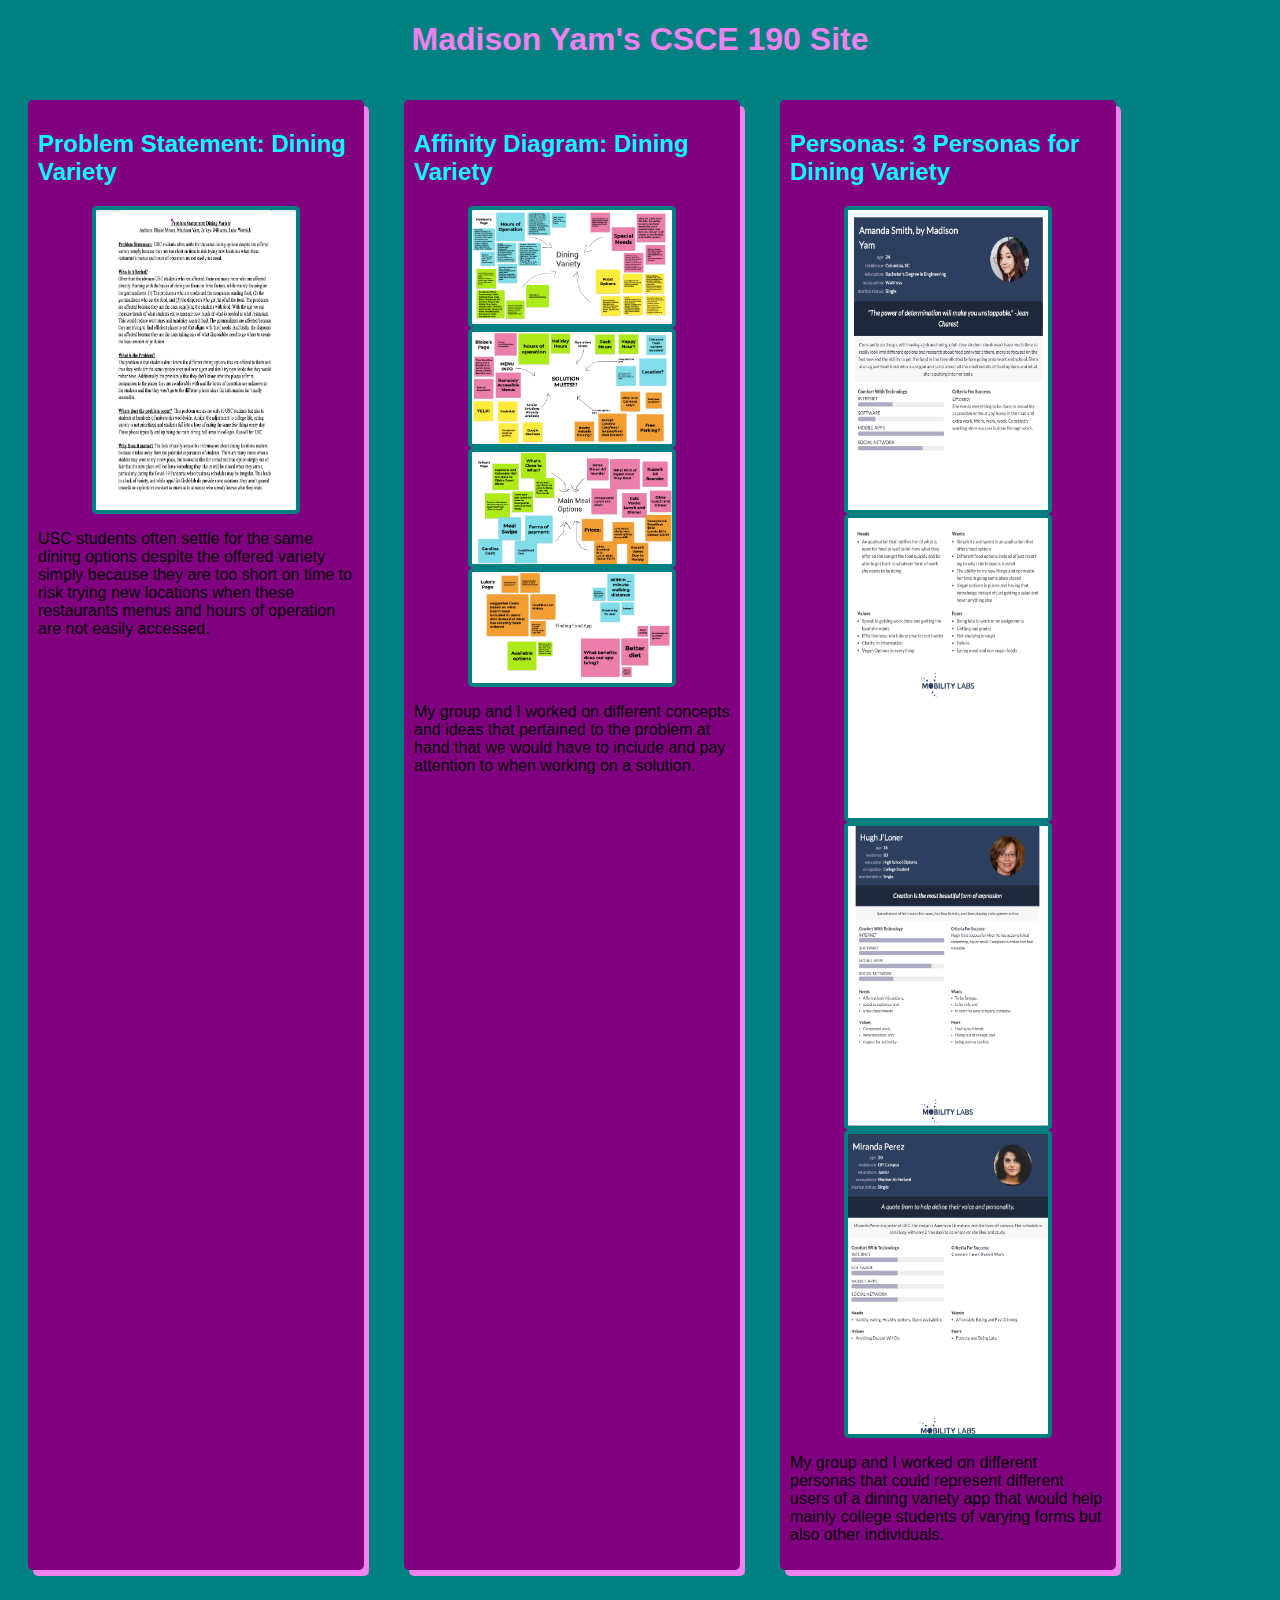
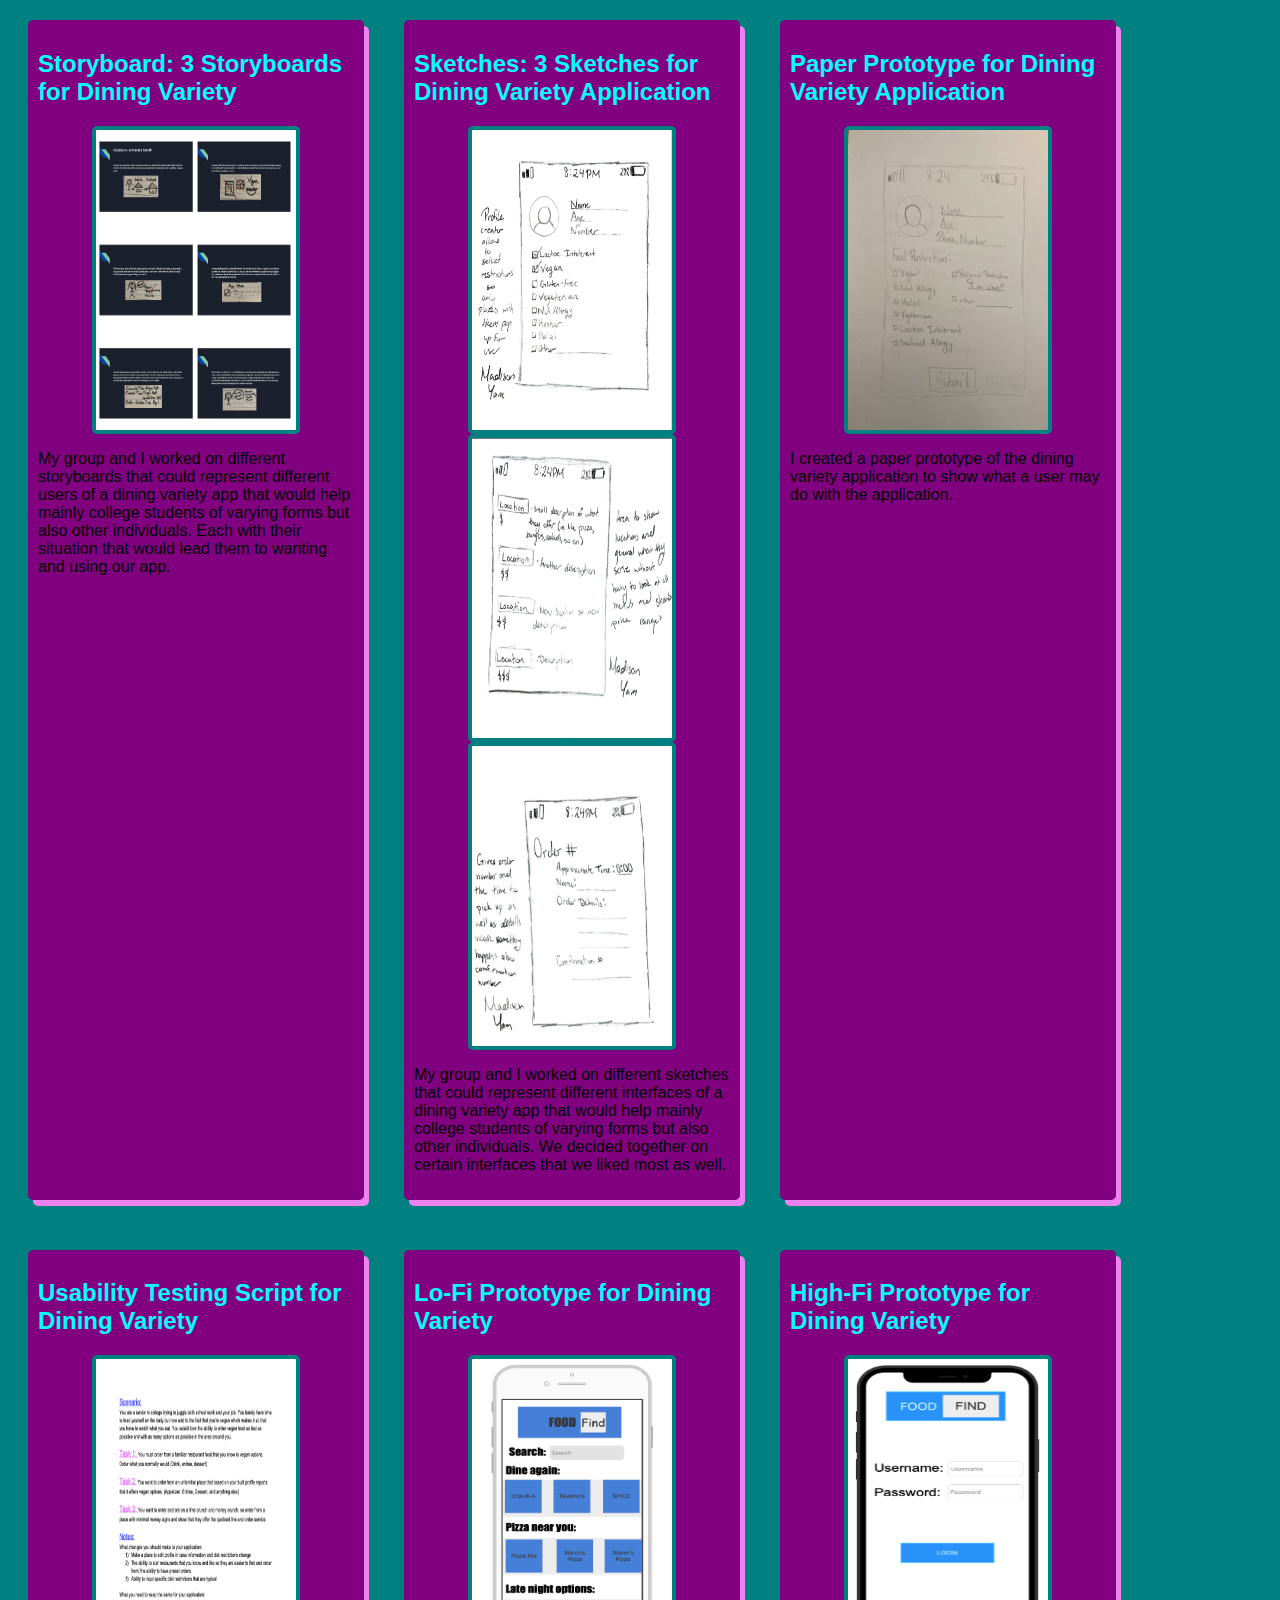
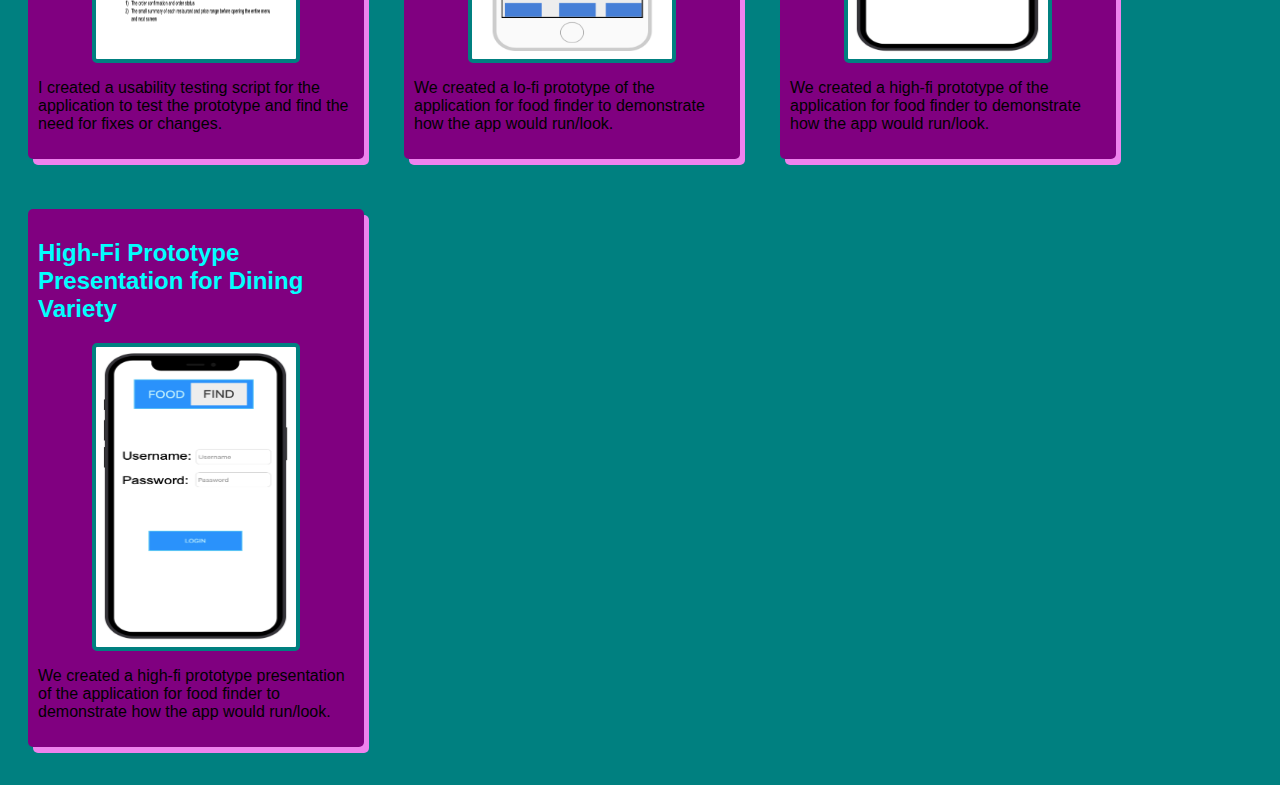
==== commit 80acb7ee: "Add files via upload" ====
--- a/index.html
+++ b/index.html
@@ -104,6 +104,18 @@
     <p>
         We created a high-fi prototype of the application for food finder to demonstrate how the app would run/look.
     </p>
+    <!---High-Fi Prototype Presentation Assignment-->
+</section>
+</section>
+<section class="assignment">
+    <a href=""> <h2>High-Fi Prototype Presentation for Dining Variety </h2></a>
+    <a href=""> <img src="images/Screen Shot 2020-11-22 at 9.35.34 PM.png"></a>
+    <section class="ass-details">
+        <p>
+            We created a high-fi prototype presentation of the application for food finder to demonstrate how the app would run/look.
+        </p>
+    </section>
+
         </div>     
     </body>
 </html>